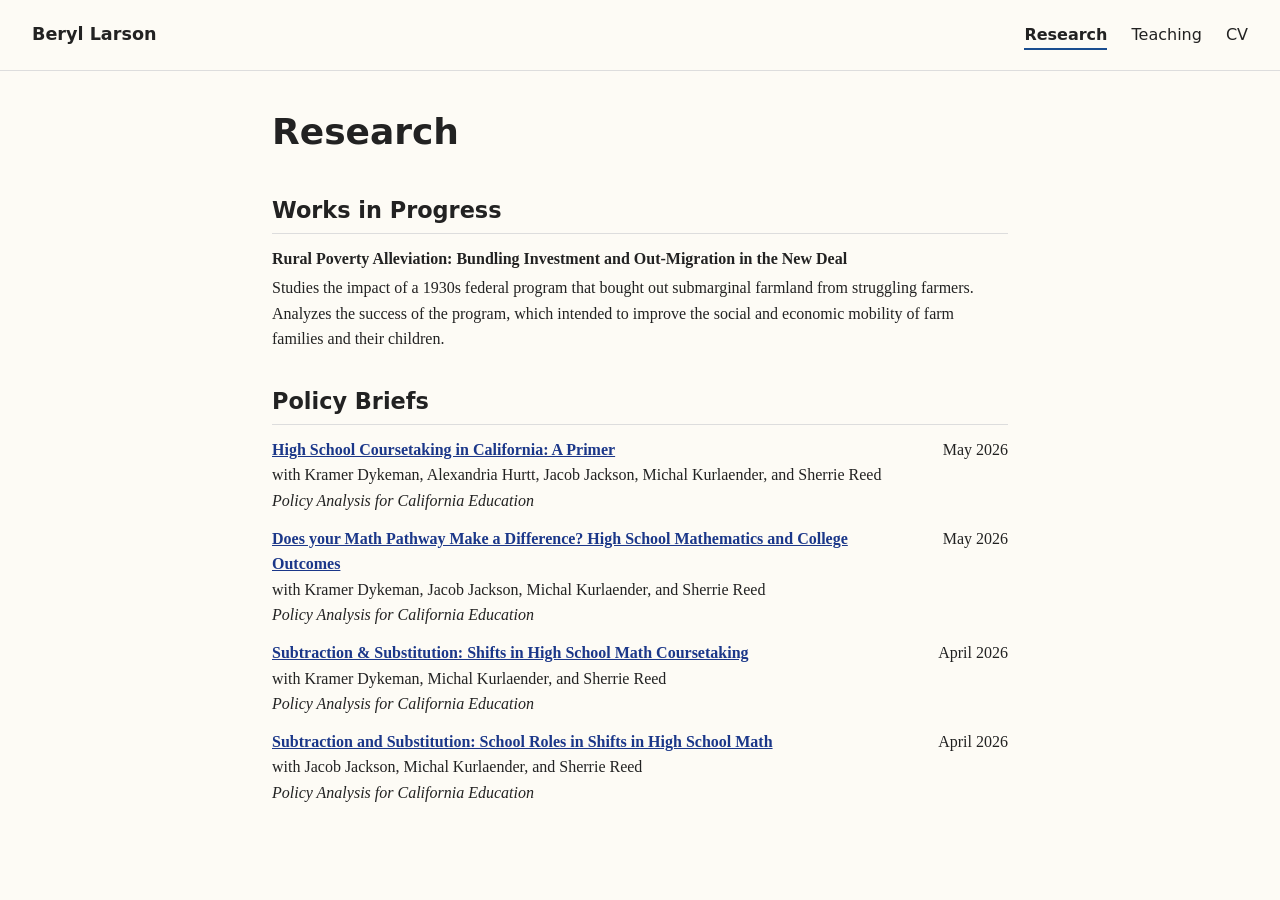
==== research.html @ d9b7a468 "New Website!" ====
<!DOCTYPE html>
<html lang="en">
<head>
  <meta charset="UTF-8">
  <meta name="viewport" content="width=device-width, initial-scale=1.0">
  <title>Beryl Larson | Research</title>
  <link rel="stylesheet" href="style.css">
</head>
<body>
  <nav class="navbar">
    <a class="nav-home" href="index.html">Beryl Larson</a>
    <ul class="nav-links">
      <li><a href="research.html" aria-current="page">Research</a></li>
      <li><a href="teaching.html">Teaching</a></li>
      <li><a href="cv.html">CV</a></li>
    </ul>
  </nav>

  <main class="cv">
    <h1>Research</h1>

    <section>
      <h2>Works in Progress</h2>
      <div class="cv-entry">
        <div>
          <strong>Rural Poverty Alleviation: Bundling Investment and Out-Migration in the New Deal</strong>
          <p>Studies the impact of a 1930s federal program that bought out submarginal farmland from struggling farmers. Analyzes the success of the program, which intended to improve the social and economic mobility of farm families and their children.</p>
        </div>
      </div>

    <section>
      <h2>Policy Briefs</h2>
      <div class="cv-entry">
        <div>
          <strong><a href="https://gettingdowntofacts.com/reports/high-school-coursetaking-california-primer" target="_blank" rel="noopener noreferrer">
            High School Coursetaking in California: A Primer
          </a></strong><br>
          with Kramer Dykeman, Alexandria Hurtt, Jacob Jackson, Michal Kurlaender, and Sherrie Reed<br>
          <em>Policy Analysis for California Education</em>
        </div>
        <span class="cv-date">May 2026</span>
      </div>
      <div class="cv-entry">
        <div>
          <strong><a href="https://gettingdowntofacts.com/reports/does-your-math-pathway-make-difference-high-school-mathematics-and-college-outcomes" target="_blank" rel="noopener noreferrer">
            Does your Math Pathway Make a Difference? High School Mathematics and College Outcomes
          </a></strong><br>
          with Kramer Dykeman, Jacob Jackson, Michal Kurlaender, and Sherrie Reed<br>
          <em>Policy Analysis for California Education</em>
        </div>
        <span class="cv-date">May 2026</span>
      </div>
      <div class="cv-entry">
        <div>
          <strong><a href="https://edpolicyinca.org/publications/subtraction-and-substitution" target="_blank" rel="noopener noreferrer">Subtraction &amp; Substitution: Shifts in High School Math Coursetaking</a></strong><br>
          with Kramer Dykeman, Michal Kurlaender, and Sherrie Reed<br>
          <em>Policy Analysis for California Education</em>
        </div>
        <span class="cv-date">April 2026</span>
      </div>
      <div class="cv-entry">
        <div>
          <strong><a href="https://edpolicyinca.org/publications/subtraction-and-substitution-schools" target="_blank" rel="noopener noreferrer">Subtraction and Substitution: School Roles in Shifts in High School Math</a></strong><br>
          with Jacob Jackson, Michal Kurlaender, and Sherrie Reed<br>
          <em>Policy Analysis for California Education</em>
        </div>
        <span class="cv-date">April 2026</span>
      </div>
    </section>
  </main>
</body>
</html>
---- style.css ----
/* ---------- Base ---------- */
*,
*::before,
*::after {
  box-sizing: border-box;
}

body {
  margin: 0;
  font-family: Georgia, "Times New Roman", Times, serif;
  line-height: 1.6;
  color: #222;
  background: #fdfbf5;
}

a {
  color: #1b3789;
}

/* Titles and navigation stay sans-serif */
h1,
h2,
h3,
.navbar {
  font-family: system-ui, -apple-system, "Segoe UI", Roboto, sans-serif;
}

/* ---------- Navigation bar ---------- */
.navbar {
  display: flex;
  justify-content: space-between; /* home on the left, rest on the right */
  align-items: center;
  padding: 1rem 2rem;
  border-bottom: 1px solid #ddd;
  background: #fdfbf5;
}

.navbar a {
  text-decoration: none;
  color: #222;
  padding: 0.25rem 0;
  border-bottom: 2px solid transparent;
}

.navbar a:hover,
.navbar a:focus-visible {
  border-bottom-color: #1a4d8f;
}

.navbar a[aria-current="page"] {
  font-weight: 600;
  border-bottom-color: #1a4d8f;
}

.nav-home {
  font-size: 1.1rem;
  font-weight: 600;
}

.nav-links {
  display: flex;
  gap: 1.5rem;
  list-style: none;
  margin: 0;
  padding: 0;
}

/* ---------- Page content ---------- */
main {
  max-width: 800px;
  margin: 2rem auto;
  padding: 0 2rem;
}

main.home {
  max-width: 950px;
}

/* ---------- Home page intro ---------- */
h1 {
  margin: 0 0 1.5rem;
  font-size: 2.25rem;
}

.intro {
  display: flex;
  align-items: flex-start;
  gap: 2rem;
}

.intro > img,
.photo-placeholder {
  flex: 0 0 240px;
  width: 240px;
  height: 300px;
  object-fit: cover;
}

.photo-placeholder {
  display: flex;
  align-items: center;
  justify-content: center;
  background: #eee;
  border: 1px dashed #bbb;
  color: #888;
}

.linkedin-icon {
  height: 1.1em;
  width: auto;
  vertical-align: -0.2em;
  margin-right: 0.4em;
}

.intro p {
  margin: 0;
}

/* ---------- CV page ---------- */
.cv h2 {
  margin: 2rem 0 0.75rem;
  padding-bottom: 0.25rem;
  font-size: 1.4rem;
  border-bottom: 1px solid #ddd;
}

.cv h3 {
  margin: 1rem 0 0.5rem;
  font-size: 1rem;
  font-weight: 600;
}

.cv-contact {
  margin: -0.5rem 0 0;
}

.cv-entry {
  display: flex;
  justify-content: space-between;
  gap: 1.5rem;
  margin-bottom: 0.75rem;
}

.cv-entry ul {
  margin: 0.25rem 0 0;
  padding-left: 1.25rem;
}

.cv-entry p {
  margin: 0.25rem 0 0;
}

.cv-date {
  flex: none;
  text-align: right;
  white-space: nowrap;
}

.quote {
  margin: 0 0 1rem;
  padding: 0.75rem 1.25rem;
  border-left: 4px solid #1b3789;

  background: #f5f7fd;
}

.quote p {
  margin: 0;
  font-style: italic;
}

.quote footer {
  margin-top: 0.5rem;
  font-size: 0.9rem;
  color: #555;
}

.quote cite {
  font-style: normal;
}

/* ---------- Small screens ---------- */
@media (max-width: 480px) {
  .navbar {
    padding: 0.75rem 1rem;
  }

  .nav-links {
    gap: 1rem;
  }

  .intro {
    flex-direction: column;
  }

  .cv-entry {
    flex-direction: column;
    gap: 0;
  }

  .cv-date {
    text-align: left;
    white-space: normal;
  }
}
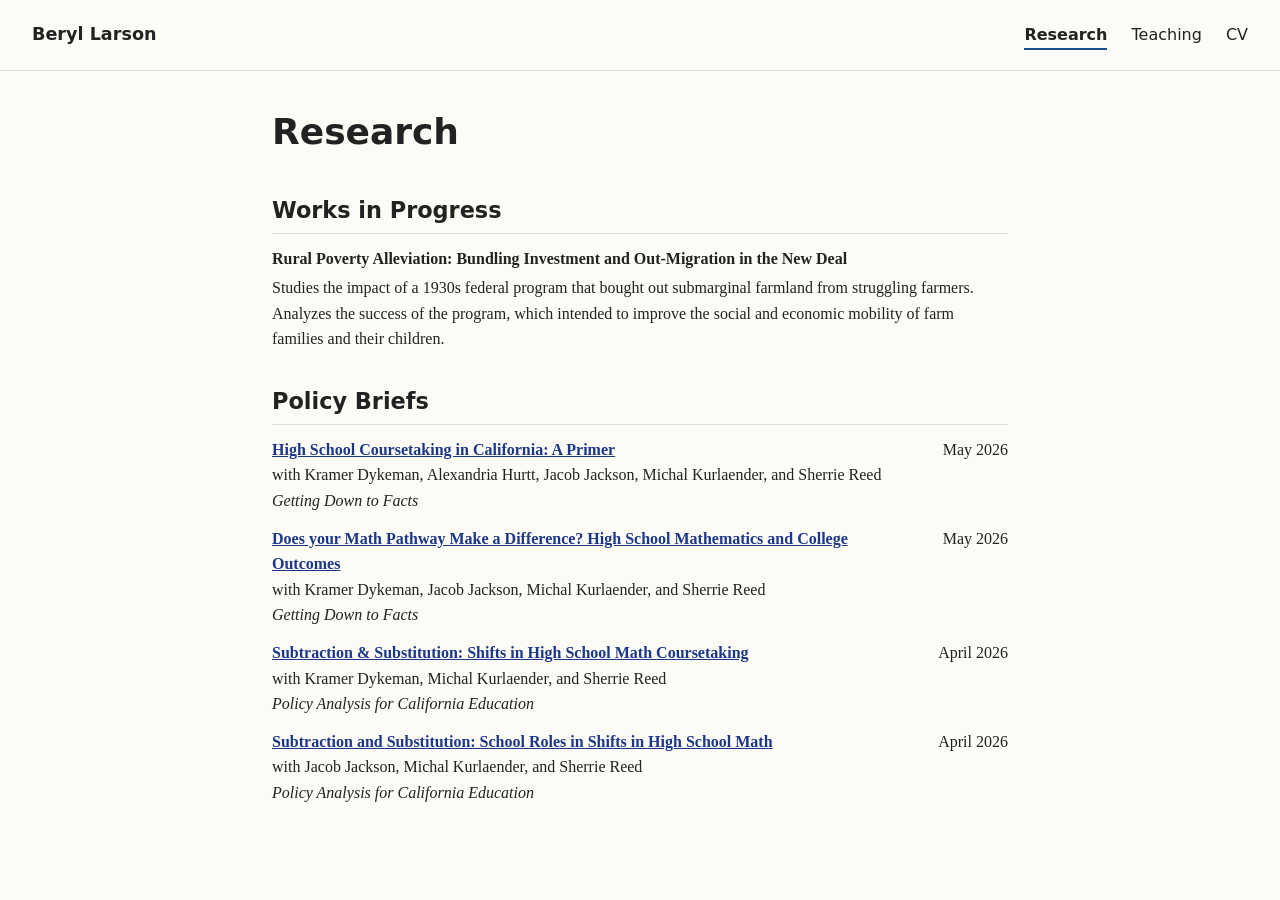
==== commit 4114bf47: "Update publication source to 'Getting Down to Facts'" ====
--- a/research.html
+++ b/research.html
@@ -36,7 +36,7 @@
             High School Coursetaking in California: A Primer
           </a></strong><br>
           with Kramer Dykeman, Alexandria Hurtt, Jacob Jackson, Michal Kurlaender, and Sherrie Reed<br>
-          <em>Policy Analysis for California Education</em>
+          <em>Getting Down to Facts</em>
         </div>
         <span class="cv-date">May 2026</span>
       </div>
@@ -46,7 +46,7 @@
             Does your Math Pathway Make a Difference? High School Mathematics and College Outcomes
           </a></strong><br>
           with Kramer Dykeman, Jacob Jackson, Michal Kurlaender, and Sherrie Reed<br>
-          <em>Policy Analysis for California Education</em>
+          <em>Getting Down to Facts</em>
         </div>
         <span class="cv-date">May 2026</span>
       </div>
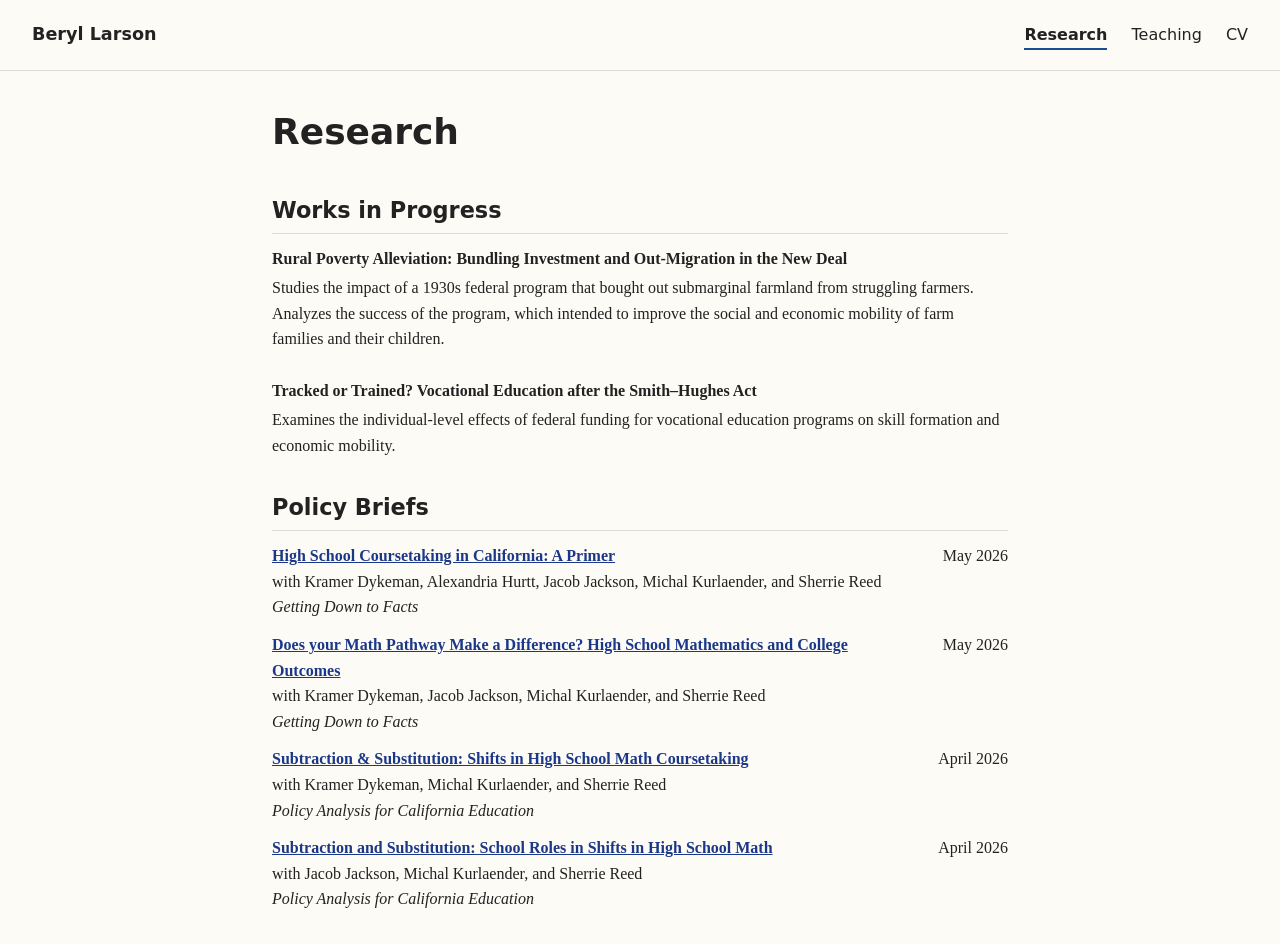
==== commit 031c3484: "Add new research entry on vocational education" ====
--- a/research.html
+++ b/research.html
@@ -25,6 +25,9 @@
         <div>
           <strong>Rural Poverty Alleviation: Bundling Investment and Out-Migration in the New Deal</strong>
           <p>Studies the impact of a 1930s federal program that bought out submarginal farmland from struggling farmers. Analyzes the success of the program, which intended to improve the social and economic mobility of farm families and their children.</p>
+		  <br>
+		  <strong>Tracked or Trained? Vocational Education after the Smith–Hughes Act</strong>
+          <p>Examines the individual-level effects of federal funding for vocational education programs on skill formation and economic mobility.</p>
         </div>
       </div>
 
